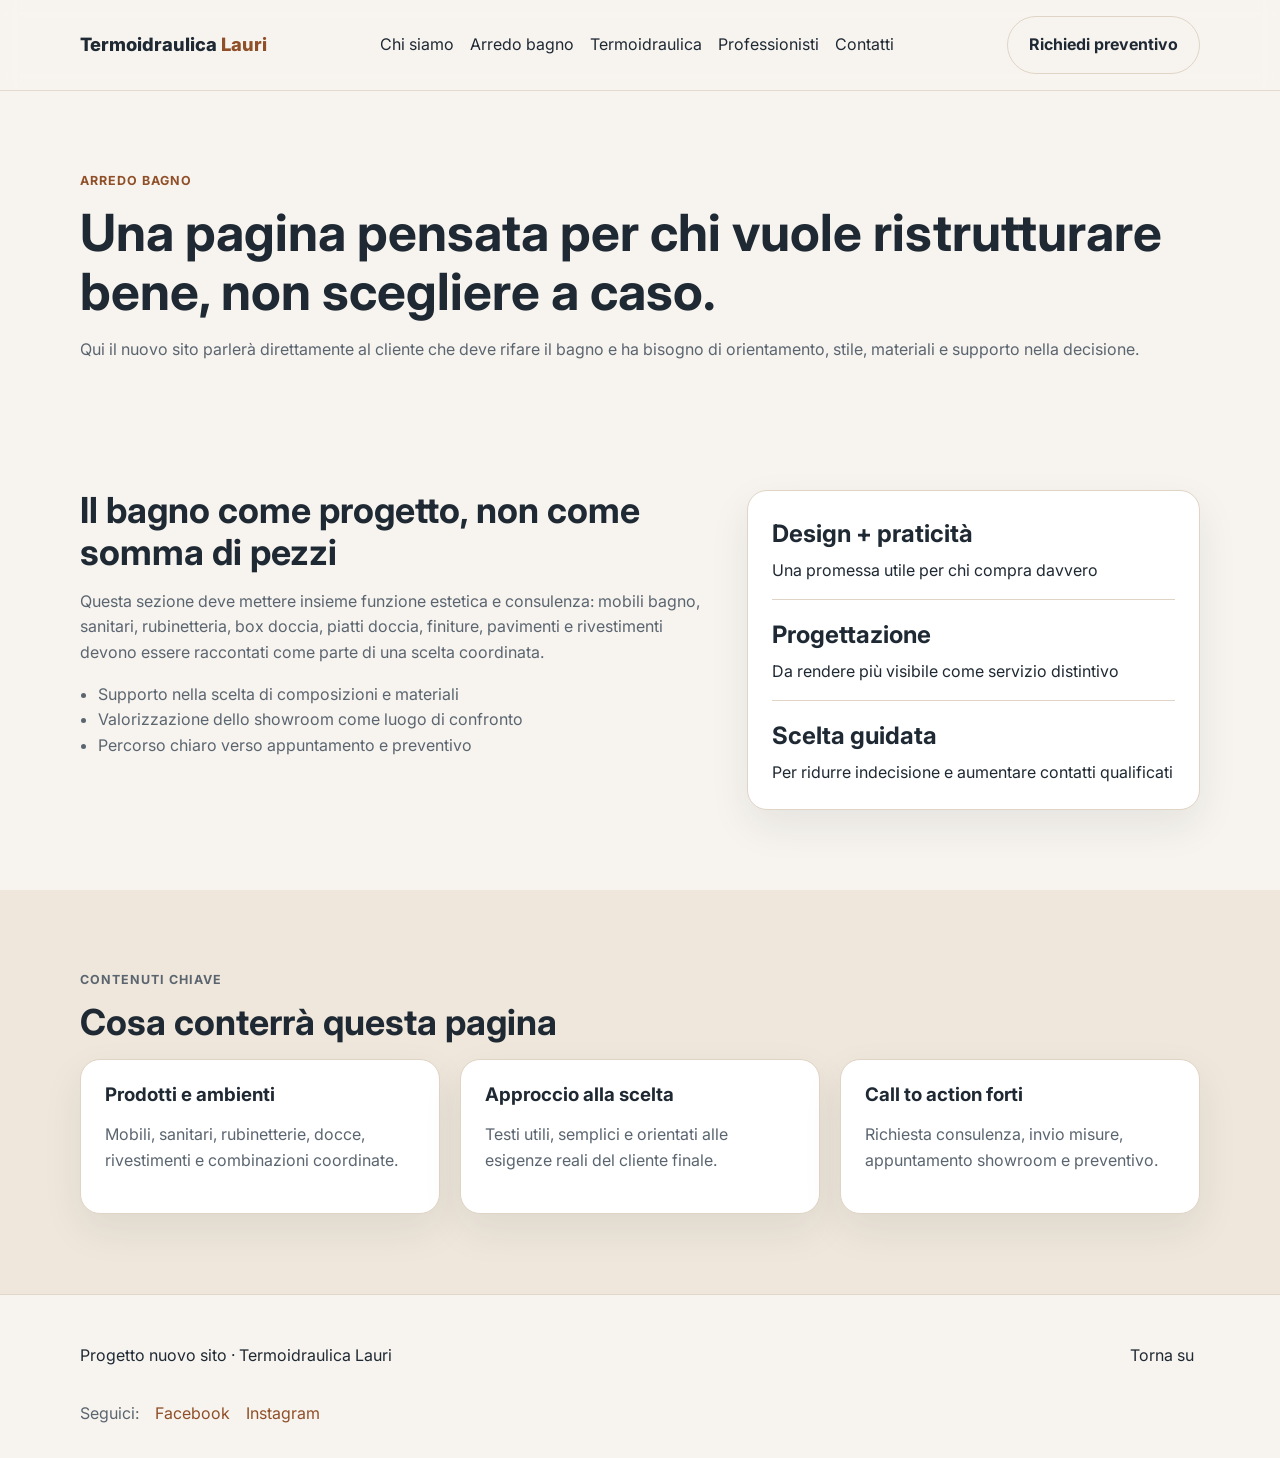
==== arredo-bagno.html @ 5f342662 "Create Arredo bagno page for website" ====
<!DOCTYPE html>
<html lang="it">
<head>
  <meta charset="UTF-8" />
  <meta name="viewport" content="width=device-width, initial-scale=1.0" />
  <title>Arredo bagno | Termoidraulica Lauri</title>
  <meta name="description" content="Arredo bagno, sanitari, rubinetteria, mobili e rivestimenti: una pagina dedicata a chi sta ristrutturando o rinnovando il bagno a Roma." />
  <link rel="preconnect" href="https://fonts.googleapis.com">
  <link rel="preconnect" href="https://fonts.gstatic.com" crossorigin>
  <link href="https://fonts.googleapis.com/css2?family=Inter:wght@400;500;600;700;800&display=swap" rel="stylesheet">
  <link rel="stylesheet" href="styles.css" />
</head>
<body>
  <header class="site-header">
    <div class="container header-inner">
      <a href="index.html" class="logo">Termoidraulica <span>Lauri</span></a>
      <nav class="main-nav">
        <a href="chi-siamo.html">Chi siamo</a>
        <a href="arredo-bagno.html">Arredo bagno</a>
        <a href="termoidraulica.html">Termoidraulica</a>
        <a href="professionisti.html">Professionisti</a>
        <a href="contatti.html">Contatti</a>
      </nav>
      <a class="btn btn-outline" href="contatti.html">Richiedi preventivo</a>
    </div>
  </header>

  <main>
    <section class="page-hero">
      <div class="container">
        <p class="eyebrow">Arredo bagno</p>
        <h1>Una pagina pensata per chi vuole ristrutturare bene, non scegliere a caso.</h1>
        <p class="hero-text">Qui il nuovo sito parlerà direttamente al cliente che deve rifare il bagno e ha bisogno di orientamento, stile, materiali e supporto nella decisione.</p>
      </div>
    </section>

    <section class="section">
      <div class="container two-column-layout">
        <div>
          <h2>Il bagno come progetto, non come somma di pezzi</h2>
          <p>Questa sezione deve mettere insieme funzione estetica e consulenza: mobili bagno, sanitari, rubinetteria, box doccia, piatti doccia, finiture, pavimenti e rivestimenti devono essere raccontati come parte di una scelta coordinata.</p>
          <ul class="feature-list">
            <li>Supporto nella scelta di composizioni e materiali</li>
            <li>Valorizzazione dello showroom come luogo di confronto</li>
            <li>Percorso chiaro verso appuntamento e preventivo</li>
          </ul>
        </div>
        <aside class="hero-card">
          <div class="stat">
            <strong>Design + praticità</strong>
            <span>Una promessa utile per chi compra davvero</span>
          </div>
          <div class="stat">
            <strong>Progettazione</strong>
            <span>Da rendere più visibile come servizio distintivo</span>
          </div>
          <div class="stat">
            <strong>Scelta guidata</strong>
            <span>Per ridurre indecisione e aumentare contatti qualificati</span>
          </div>
        </aside>
      </div>
    </section>

    <section class="section section-alt">
      <div class="container">
        <div class="section-heading">
          <p class="eyebrow">Contenuti chiave</p>
          <h2>Cosa conterrà questa pagina</h2>
        </div>
        <div class="cards three-cols">
          <article class="card">
            <h3>Prodotti e ambienti</h3>
            <p>Mobili, sanitari, rubinetterie, docce, rivestimenti e combinazioni coordinate.</p>
          </article>
          <article class="card">
            <h3>Approccio alla scelta</h3>
            <p>Testi utili, semplici e orientati alle esigenze reali del cliente finale.</p>
          </article>
          <article class="card">
            <h3>Call to action forti</h3>
            <p>Richiesta consulenza, invio misure, appuntamento showroom e preventivo.</p>
          </article>
        </div>
      </div>
    </section>
  </main>

  <footer class="site-footer">
    <div class="container footer-stack">
      <div class="footer-inner">
        <p>Progetto nuovo sito · Termoidraulica Lauri</p>
        <button id="backToTop" class="link-button">Torna su</button>
      </div>
      <div class="footer-social">
        <span>Seguici:</span>
        <a href="#">Facebook</a>
        <a href="#">Instagram</a>
      </div>
    </div>
  </footer>

  <script src="script.js"></script>
</body>
</html>
---- styles.css ----
:root {
  --bg: #f7f4ef;
  --surface: #ffffff;
  --surface-alt: #efe7db;
  --text: #1f2933;
  --muted: #5b6570;
  --primary: #8f4f28;
  --primary-dark: #6f3d1e;
  --border: #dfd4c5;
  --shadow: 0 16px 40px rgba(31, 41, 51, 0.08);
  --radius: 20px;
}

* {
  box-sizing: border-box;
}

html {
  scroll-behavior: smooth;
}

body {
  margin: 0;
  font-family: 'Inter', sans-serif;
  color: var(--text);
  background: var(--bg);
  line-height: 1.6;
}

img {
  max-width: 100%;
}

.container {
  width: min(1120px, calc(100% - 2rem));
  margin: 0 auto;
}

.narrow {
  width: min(820px, calc(100% - 2rem));
}

.site-header {
  position: sticky;
  top: 0;
  z-index: 20;
  background: rgba(247, 244, 239, 0.88);
  backdrop-filter: blur(10px);
  border-bottom: 1px solid rgba(223, 212, 197, 0.8);
}

.header-inner,
.footer-inner {
  display: flex;
  align-items: center;
  justify-content: space-between;
  gap: 1rem;
  padding: 1rem 0;
}

.footer-stack {
  padding: 1rem 0;
}

.logo {
  text-decoration: none;
  color: var(--text);
  font-weight: 800;
  font-size: 1.15rem;
}

.logo span {
  color: var(--primary);
}

.main-nav {
  display: flex;
  gap: 1rem;
  flex-wrap: wrap;
}

.main-nav a,
.link-button,
.text-link,
.social-inline a,
.social-links a,
.footer-social a {
  color: var(--text);
  text-decoration: none;
  font-weight: 500;
  background: none;
  border: 0;
  cursor: pointer;
  font: inherit;
}

.text-link,
.social-inline a,
.social-links a,
.footer-social a {
  color: var(--primary);
}

.hero,
.section,
.page-hero {
  padding: 5rem 0;
}

.page-hero {
  padding-bottom: 2rem;
}

.section-alt {
  background: var(--surface-alt);
}

.hero-grid,
.contact-grid,
.two-column-layout {
  display: grid;
  grid-template-columns: 1.4fr 1fr;
  gap: 2rem;
  align-items: start;
}

.eyebrow {
  margin: 0 0 0.75rem;
  text-transform: uppercase;
  letter-spacing: 0.08em;
  font-size: 0.78rem;
  font-weight: 700;
  color: var(--primary);
}

h1,
h2,
h3 {
  line-height: 1.15;
  margin: 0 0 1rem;
}

h1 {
  font-size: clamp(2.2rem, 4vw, 4.4rem);
}

h2 {
  font-size: clamp(1.8rem, 2.8vw, 3rem);
}

.hero-text,
.section-heading p,
.card p,
.step p,
.contact-section p,
.faq-list p,
.two-column-layout p,
.feature-list,
.social-inline span,
.footer-social span,
.helper-text {
  color: var(--muted);
}

.hero-actions,
.hero-points,
.social-inline {
  margin-top: 1.5rem;
}

.hero-actions {
  display: flex;
  gap: 1rem;
  flex-wrap: wrap;
}

.hero-points,
.feature-list,
.contact-list {
  padding-left: 1.1rem;
}

.hero-card,
.card,
.contact-card,
.social-box {
  background: var(--surface);
  border: 1px solid var(--border);
  border-radius: var(--radius);
  box-shadow: var(--shadow);
}

.hero-card,
.social-box {
  padding: 1.5rem;
}

.stat + .stat {
  margin-top: 1rem;
  padding-top: 1rem;
  border-top: 1px solid var(--border);
}

.stat strong {
  display: block;
  font-size: 1.5rem;
  margin-bottom: 0.25rem;
}

.cards {
  display: grid;
  gap: 1.25rem;
}

.three-cols {
  grid-template-columns: repeat(3, 1fr);
}

.two-cols {
  grid-template-columns: repeat(2, 1fr);
}

.card {
  padding: 1.5rem;
}

.timeline {
  display: grid;
  gap: 1rem;
}

.step {
  display: grid;
  grid-template-columns: 56px 1fr;
  gap: 1rem;
  background: var(--surface);
  border: 1px solid var(--border);
  border-radius: var(--radius);
  padding: 1.25rem;
}

.step span {
  width: 56px;
  height: 56px;
  display: grid;
  place-items: center;
  border-radius: 999px;
  background: rgba(143, 79, 40, 0.12);
  color: var(--primary);
  font-weight: 800;
}

.faq-list {
  display: grid;
  gap: 1rem;
}

.faq-list details {
  background: var(--surface);
  border: 1px solid var(--border);
  border-radius: 16px;
  padding: 1rem 1.25rem;
}

.faq-list summary {
  cursor: pointer;
  font-weight: 600;
}

.contact-card {
  padding: 1.5rem;
  display: grid;
  gap: 1rem;
}

.social-inline,
.social-links,
.footer-social {
  display: flex;
  gap: 1rem;
  flex-wrap: wrap;
  align-items: center;
}

.btn {
  display: inline-flex;
  justify-content: center;
  align-items: center;
  gap: 0.5rem;
  padding: 0.95rem 1.3rem;
  border-radius: 999px;
  text-decoration: none;
  font-weight: 700;
  border: 1px solid transparent;
  transition: 0.2s ease;
}

.btn:hover {
  transform: translateY(-1px);
}

.btn-full {
  width: 100%;
}

.btn-primary {
  background: var(--primary);
  color: white;
}

.btn-primary:hover {
  background: var(--primary-dark);
}

.btn-secondary,
.btn-outline {
  border-color: var(--border);
  color: var(--text);
  background: transparent;
}

.site-footer {
  border-top: 1px solid rgba(223, 212, 197, 0.9);
  padding-bottom: 1rem;
}

@media (max-width: 900px) {
  .hero-grid,
  .contact-grid,
  .three-cols,
  .two-cols,
  .two-column-layout {
    grid-template-columns: 1fr;
  }

  .header-inner {
    flex-wrap: wrap;
  }

  .main-nav {
    width: 100%;
    flex-wrap: wrap;
  }
}

@media (max-width: 640px) {
  .hero,
  .section,
  .page-hero {
    padding: 3.5rem 0;
  }

  .hero-actions {
    flex-direction: column;
  }

  .btn,
  .btn-full {
    width: 100%;
  }
}
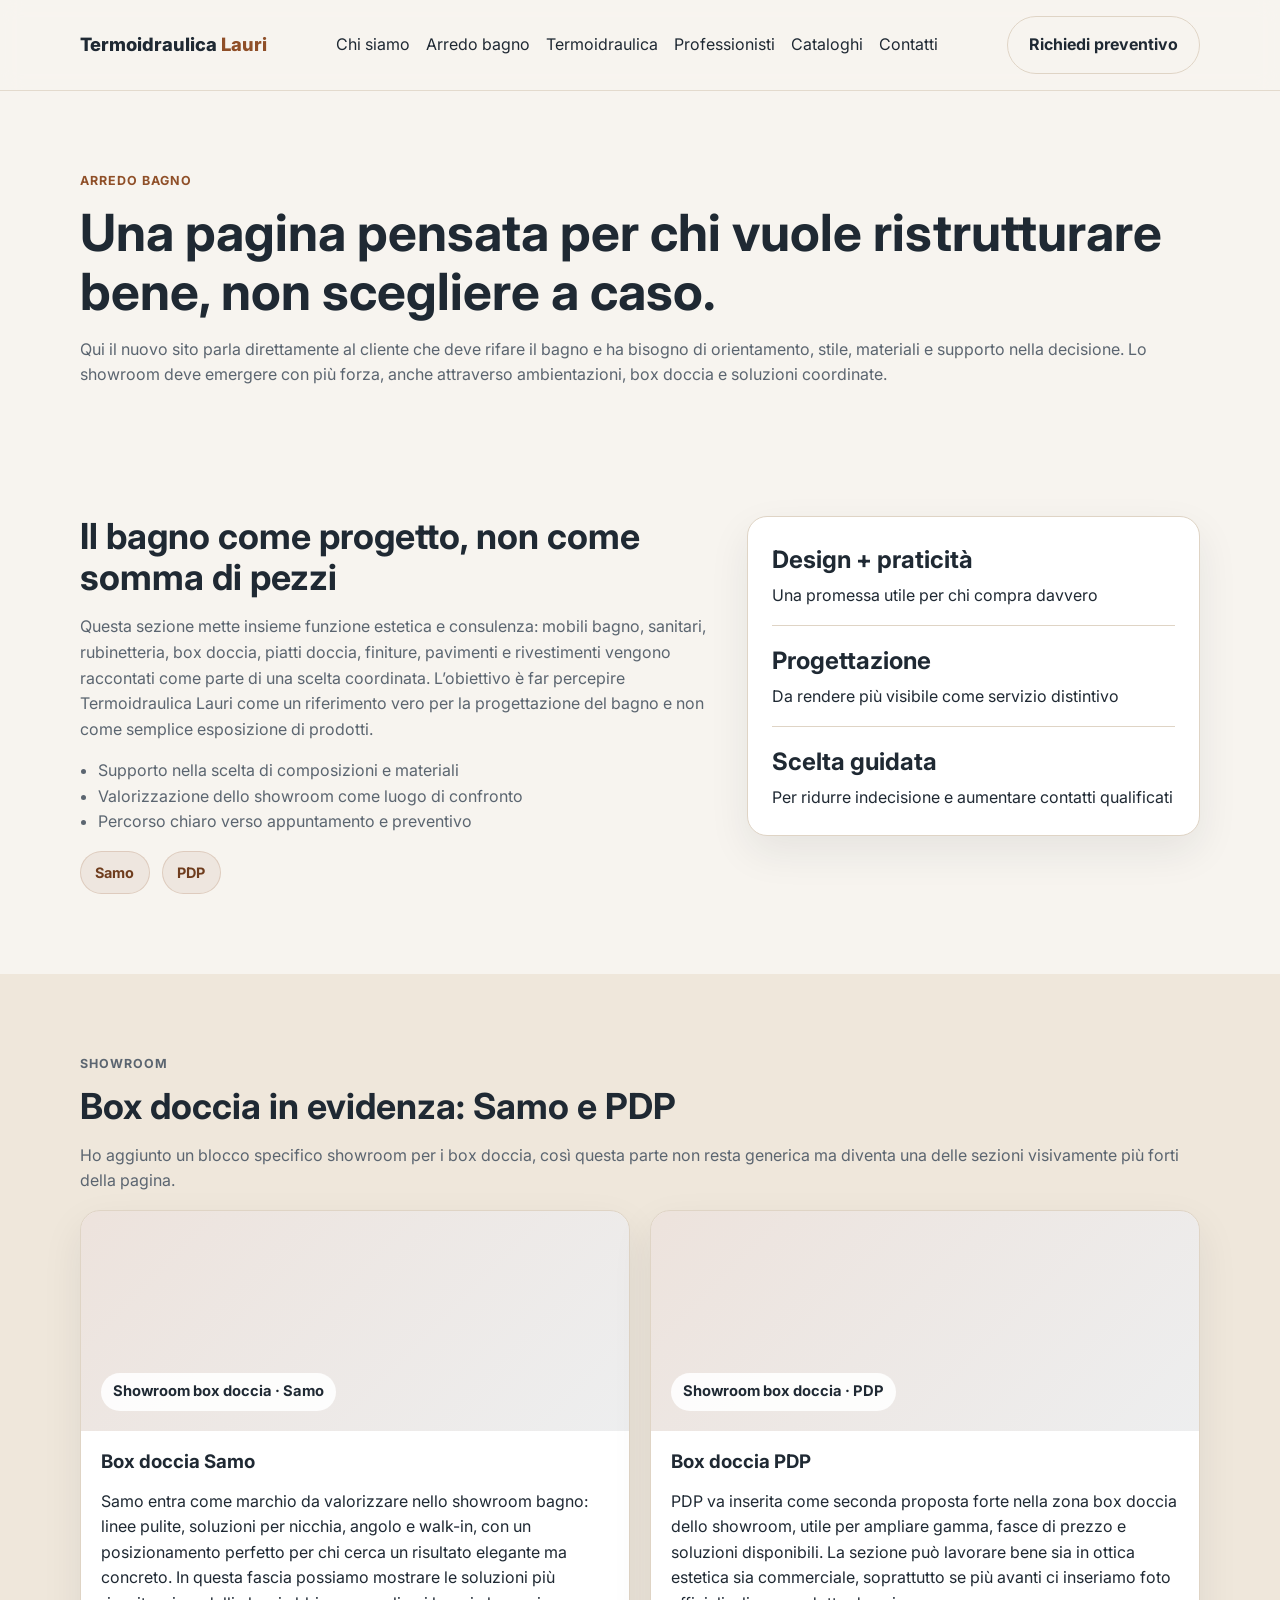
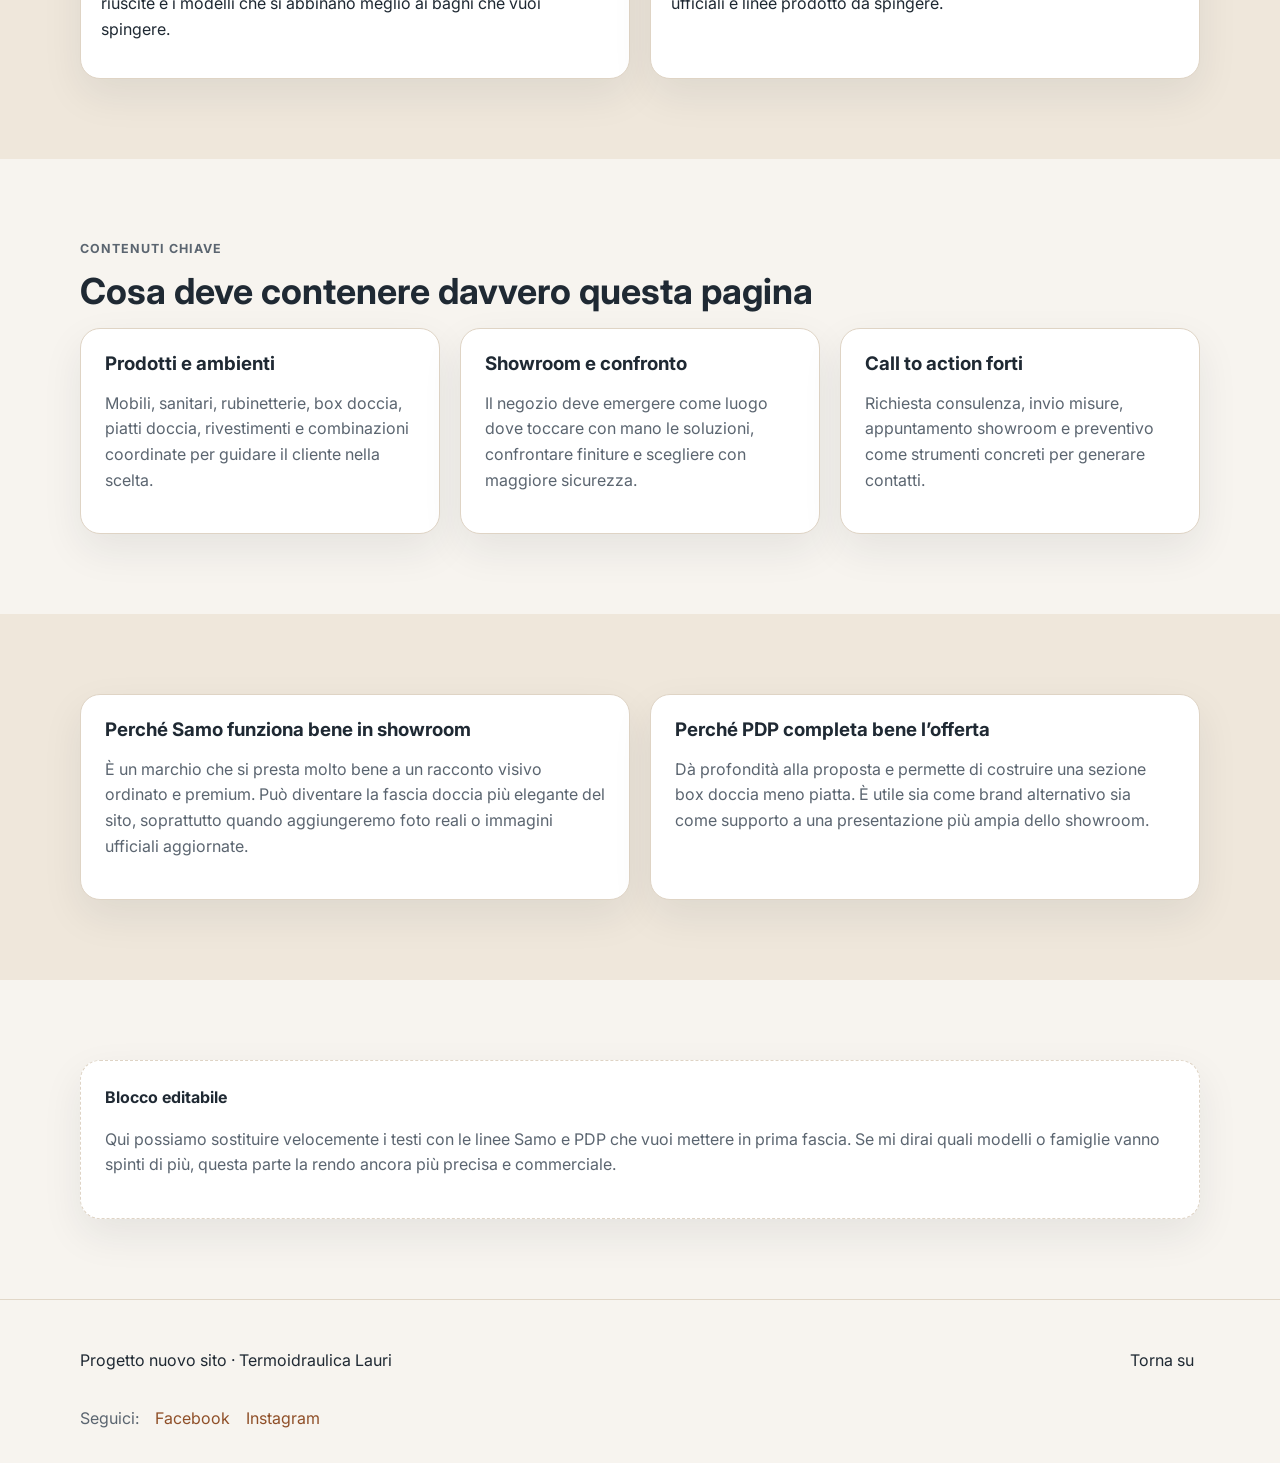
==== commit 8e6882cd: "Expand arredo bagno with showroom box doccia Samo and PDP" ====
--- a/arredo-bagno.html
+++ b/arredo-bagno.html
@@ -4,7 +4,7 @@
   <meta charset="UTF-8" />
   <meta name="viewport" content="width=device-width, initial-scale=1.0" />
   <title>Arredo bagno | Termoidraulica Lauri</title>
-  <meta name="description" content="Arredo bagno, sanitari, rubinetteria, mobili e rivestimenti: una pagina dedicata a chi sta ristrutturando o rinnovando il bagno a Roma." />
+  <meta name="description" content="Arredo bagno, sanitari, rubinetteria, box doccia, mobili e rivestimenti: una pagina dedicata a chi sta ristrutturando o rinnovando il bagno a Roma." />
   <link rel="preconnect" href="https://fonts.googleapis.com">
   <link rel="preconnect" href="https://fonts.gstatic.com" crossorigin>
   <link href="https://fonts.googleapis.com/css2?family=Inter:wght@400;500;600;700;800&display=swap" rel="stylesheet">
@@ -19,6 +19,7 @@
         <a href="arredo-bagno.html">Arredo bagno</a>
         <a href="termoidraulica.html">Termoidraulica</a>
         <a href="professionisti.html">Professionisti</a>
+        <a href="cataloghi-documenti.html">Cataloghi</a>
         <a href="contatti.html">Contatti</a>
       </nav>
       <a class="btn btn-outline" href="contatti.html">Richiedi preventivo</a>
@@ -30,7 +31,7 @@
       <div class="container">
         <p class="eyebrow">Arredo bagno</p>
         <h1>Una pagina pensata per chi vuole ristrutturare bene, non scegliere a caso.</h1>
-        <p class="hero-text">Qui il nuovo sito parlerà direttamente al cliente che deve rifare il bagno e ha bisogno di orientamento, stile, materiali e supporto nella decisione.</p>
+        <p class="hero-text">Qui il nuovo sito parla direttamente al cliente che deve rifare il bagno e ha bisogno di orientamento, stile, materiali e supporto nella decisione. Lo showroom deve emergere con più forza, anche attraverso ambientazioni, box doccia e soluzioni coordinate.</p>
       </div>
     </section>
 
@@ -38,12 +39,16 @@
       <div class="container two-column-layout">
         <div>
           <h2>Il bagno come progetto, non come somma di pezzi</h2>
-          <p>Questa sezione deve mettere insieme funzione estetica e consulenza: mobili bagno, sanitari, rubinetteria, box doccia, piatti doccia, finiture, pavimenti e rivestimenti devono essere raccontati come parte di una scelta coordinata.</p>
+          <p>Questa sezione mette insieme funzione estetica e consulenza: mobili bagno, sanitari, rubinetteria, box doccia, piatti doccia, finiture, pavimenti e rivestimenti vengono raccontati come parte di una scelta coordinata. L’obiettivo è far percepire Termoidraulica Lauri come un riferimento vero per la progettazione del bagno e non come semplice esposizione di prodotti.</p>
           <ul class="feature-list">
             <li>Supporto nella scelta di composizioni e materiali</li>
             <li>Valorizzazione dello showroom come luogo di confronto</li>
             <li>Percorso chiaro verso appuntamento e preventivo</li>
           </ul>
+          <div class="brand-chip-row">
+            <span class="brand-chip">Samo</span>
+            <span class="brand-chip">PDP</span>
+          </div>
         </div>
         <aside class="hero-card">
           <div class="stat">
@@ -65,22 +70,72 @@
     <section class="section section-alt">
       <div class="container">
         <div class="section-heading">
+          <p class="eyebrow">Showroom</p>
+          <h2>Box doccia in evidenza: Samo e PDP</h2>
+          <p>Ho aggiunto un blocco specifico showroom per i box doccia, così questa parte non resta generica ma diventa una delle sezioni visivamente più forti della pagina.</p>
+        </div>
+        <div class="visual-grid two-cols">
+          <article class="visual-tile">
+            <div class="visual-photo"><strong>Showroom box doccia · Samo</strong></div>
+            <div class="visual-content">
+              <h3>Box doccia Samo</h3>
+              <p>Samo entra come marchio da valorizzare nello showroom bagno: linee pulite, soluzioni per nicchia, angolo e walk-in, con un posizionamento perfetto per chi cerca un risultato elegante ma concreto. In questa fascia possiamo mostrare le soluzioni più riuscite e i modelli che si abbinano meglio ai bagni che vuoi spingere.</p>
+            </div>
+          </article>
+          <article class="visual-tile">
+            <div class="visual-photo"><strong>Showroom box doccia · PDP</strong></div>
+            <div class="visual-content">
+              <h3>Box doccia PDP</h3>
+              <p>PDP va inserita come seconda proposta forte nella zona box doccia dello showroom, utile per ampliare gamma, fasce di prezzo e soluzioni disponibili. La sezione può lavorare bene sia in ottica estetica sia commerciale, soprattutto se più avanti ci inseriamo foto ufficiali e linee prodotto da spingere.</p>
+            </div>
+          </article>
+        </div>
+      </div>
+    </section>
+
+    <section class="section">
+      <div class="container">
+        <div class="section-heading">
           <p class="eyebrow">Contenuti chiave</p>
-          <h2>Cosa conterrà questa pagina</h2>
+          <h2>Cosa deve contenere davvero questa pagina</h2>
         </div>
         <div class="cards three-cols">
           <article class="card">
             <h3>Prodotti e ambienti</h3>
-            <p>Mobili, sanitari, rubinetterie, docce, rivestimenti e combinazioni coordinate.</p>
+            <p>Mobili, sanitari, rubinetterie, box doccia, piatti doccia, rivestimenti e combinazioni coordinate per guidare il cliente nella scelta.</p>
           </article>
           <article class="card">
-            <h3>Approccio alla scelta</h3>
-            <p>Testi utili, semplici e orientati alle esigenze reali del cliente finale.</p>
+            <h3>Showroom e confronto</h3>
+            <p>Il negozio deve emergere come luogo dove toccare con mano le soluzioni, confrontare finiture e scegliere con maggiore sicurezza.</p>
           </article>
           <article class="card">
             <h3>Call to action forti</h3>
-            <p>Richiesta consulenza, invio misure, appuntamento showroom e preventivo.</p>
+            <p>Richiesta consulenza, invio misure, appuntamento showroom e preventivo come strumenti concreti per generare contatti.</p>
           </article>
+        </div>
+      </div>
+    </section>
+
+    <section class="section section-alt">
+      <div class="container">
+        <div class="cards two-cols">
+          <article class="card">
+            <h3>Perché Samo funziona bene in showroom</h3>
+            <p>È un marchio che si presta molto bene a un racconto visivo ordinato e premium. Può diventare la fascia doccia più elegante del sito, soprattutto quando aggiungeremo foto reali o immagini ufficiali aggiornate.</p>
+          </article>
+          <article class="card">
+            <h3>Perché PDP completa bene l’offerta</h3>
+            <p>Dà profondità alla proposta e permette di costruire una sezione box doccia meno piatta. È utile sia come brand alternativo sia come supporto a una presentazione più ampia dello showroom.</p>
+          </article>
+        </div>
+      </div>
+    </section>
+
+    <section class="section">
+      <div class="container">
+        <div class="edit-box">
+          <strong>Blocco editabile</strong>
+          <p class="edit-note">Qui possiamo sostituire velocemente i testi con le linee Samo e PDP che vuoi mettere in prima fascia. Se mi dirai quali modelli o famiglie vanno spinti di più, questa parte la rendo ancora più precisa e commerciale.</p>
         </div>
       </div>
     </section>
@@ -94,8 +149,8 @@
       </div>
       <div class="footer-social">
         <span>Seguici:</span>
-        <a href="#">Facebook</a>
-        <a href="#">Instagram</a>
+        <a href="https://www.facebook.com/termoidraulicalauri/" target="_blank" rel="noopener noreferrer">Facebook</a>
+        <a href="https://www.instagram.com/termoidraulica.lauri?igsh=eTVkcmFqdTVhcHlj" target="_blank" rel="noopener noreferrer">Instagram</a>
       </div>
     </div>
   </footer>
--- a/styles.css
+++ b/styles.css
@@ -158,7 +158,8 @@
 .feature-list,
 .social-inline span,
 .footer-social span,
-.helper-text {
+.helper-text,
+.edit-note {
   color: var(--muted);
 }
 
@@ -176,14 +177,17 @@
 
 .hero-points,
 .feature-list,
-.contact-list {
+.contact-list,
+.brand-list {
   padding-left: 1.1rem;
 }
 
 .hero-card,
 .card,
 .contact-card,
-.social-box {
+.social-box,
+.edit-box,
+.visual-tile {
   background: var(--surface);
   border: 1px solid var(--border);
   border-radius: var(--radius);
@@ -191,7 +195,8 @@
 }
 
 .hero-card,
-.social-box {
+.social-box,
+.edit-box {
   padding: 1.5rem;
 }
 
@@ -207,7 +212,8 @@
   margin-bottom: 0.25rem;
 }
 
-.cards {
+.cards,
+.visual-grid {
   display: grid;
   gap: 1.25rem;
 }
@@ -216,12 +222,66 @@
   grid-template-columns: repeat(3, 1fr);
 }
 
-.two-cols {
+.two-cols,
+.visual-grid.two-cols {
   grid-template-columns: repeat(2, 1fr);
 }
 
 .card {
   padding: 1.5rem;
+}
+
+.visual-tile {
+  overflow: hidden;
+}
+
+.visual-photo {
+  min-height: 220px;
+  padding: 1.25rem;
+  display: flex;
+  align-items: flex-end;
+  background: linear-gradient(135deg, rgba(143,79,40,0.16), rgba(31,41,51,0.08));
+}
+
+.visual-photo strong {
+  display: inline-block;
+  background: rgba(255,255,255,0.9);
+  color: var(--text);
+  padding: 0.45rem 0.75rem;
+  border-radius: 999px;
+  font-size: 0.92rem;
+}
+
+.visual-content {
+  padding: 1.25rem;
+}
+
+.brand-chip-row {
+  display: flex;
+  gap: 0.75rem;
+  flex-wrap: wrap;
+  margin-top: 1rem;
+}
+
+.brand-chip {
+  display: inline-flex;
+  align-items: center;
+  padding: 0.55rem 0.9rem;
+  border-radius: 999px;
+  background: rgba(143, 79, 40, 0.08);
+  border: 1px solid rgba(143, 79, 40, 0.18);
+  color: var(--primary-dark);
+  font-weight: 700;
+  font-size: 0.9rem;
+}
+
+.edit-box {
+  border-style: dashed;
+}
+
+.edit-box strong {
+  display: block;
+  margin-bottom: 0.35rem;
 }
 
 .timeline {
@@ -329,7 +389,8 @@
   .contact-grid,
   .three-cols,
   .two-cols,
-  .two-column-layout {
+  .two-column-layout,
+  .visual-grid.two-cols {
     grid-template-columns: 1fr;
   }
 
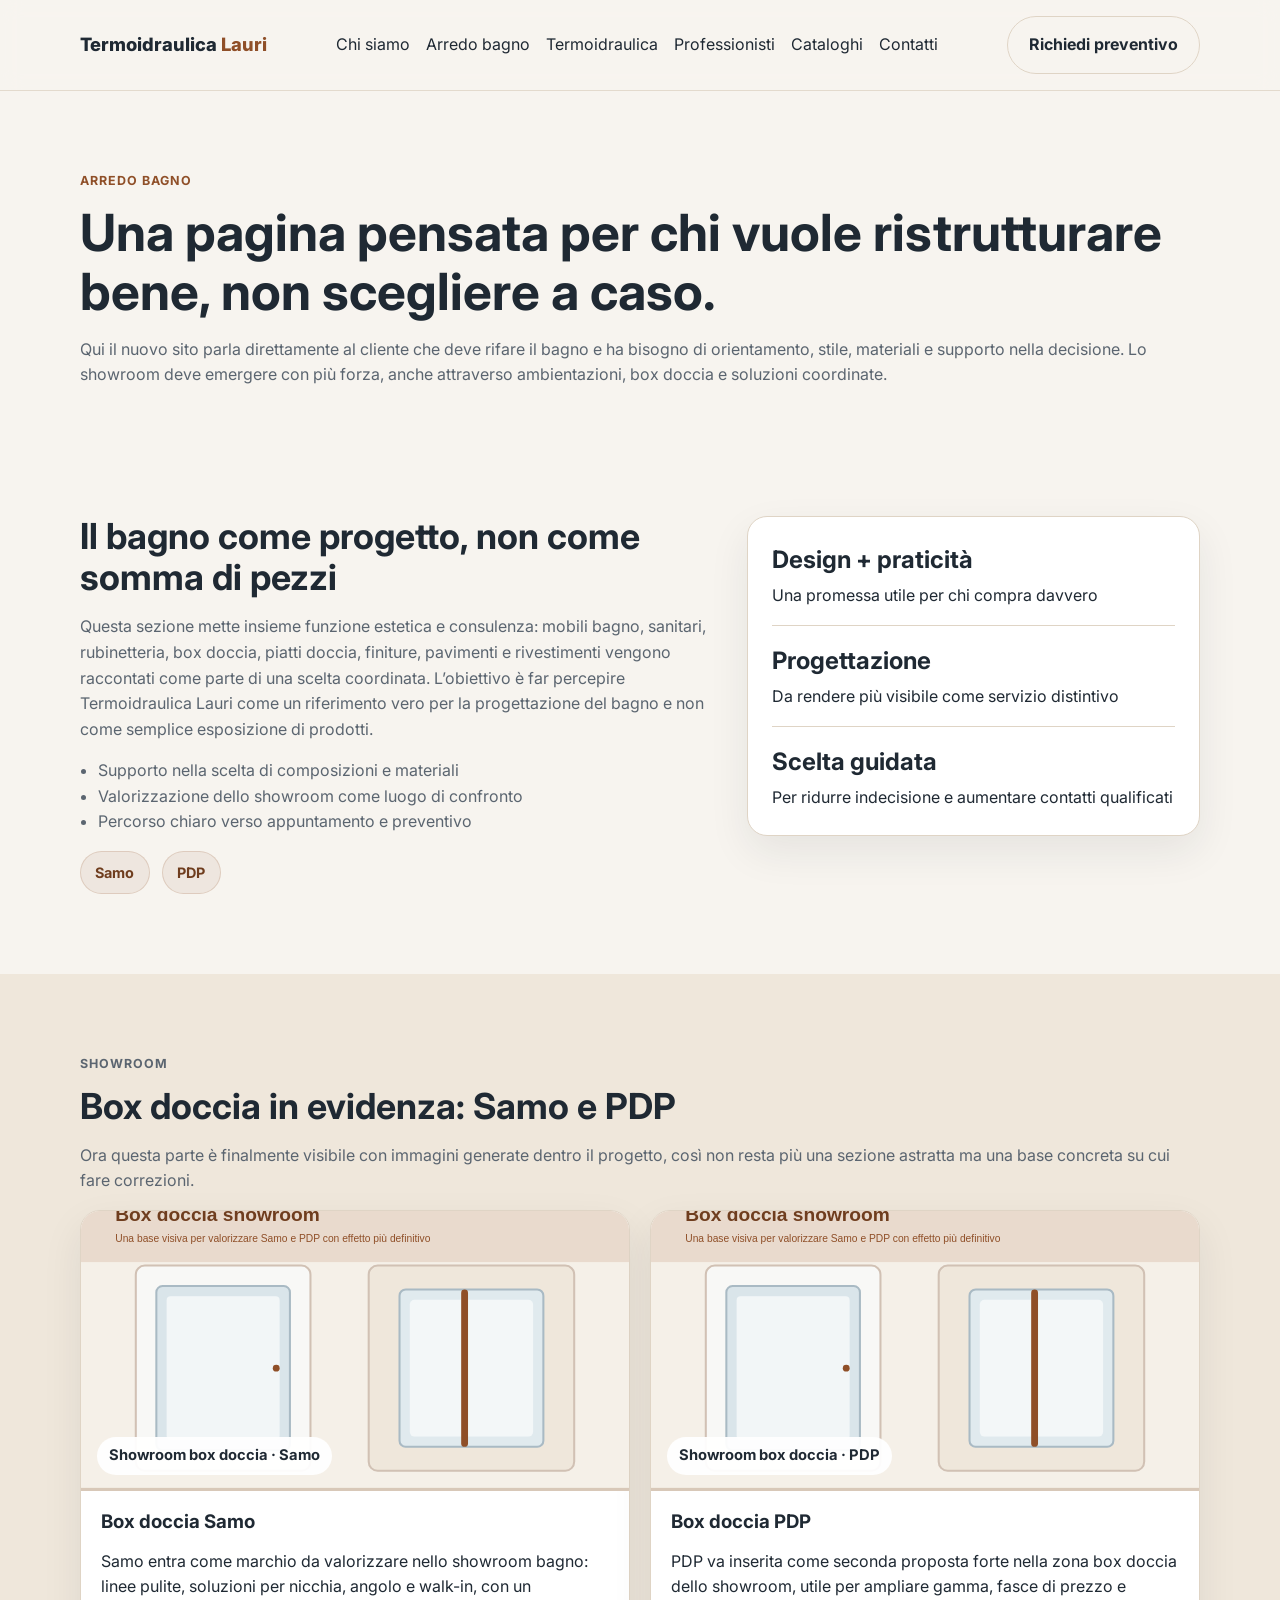
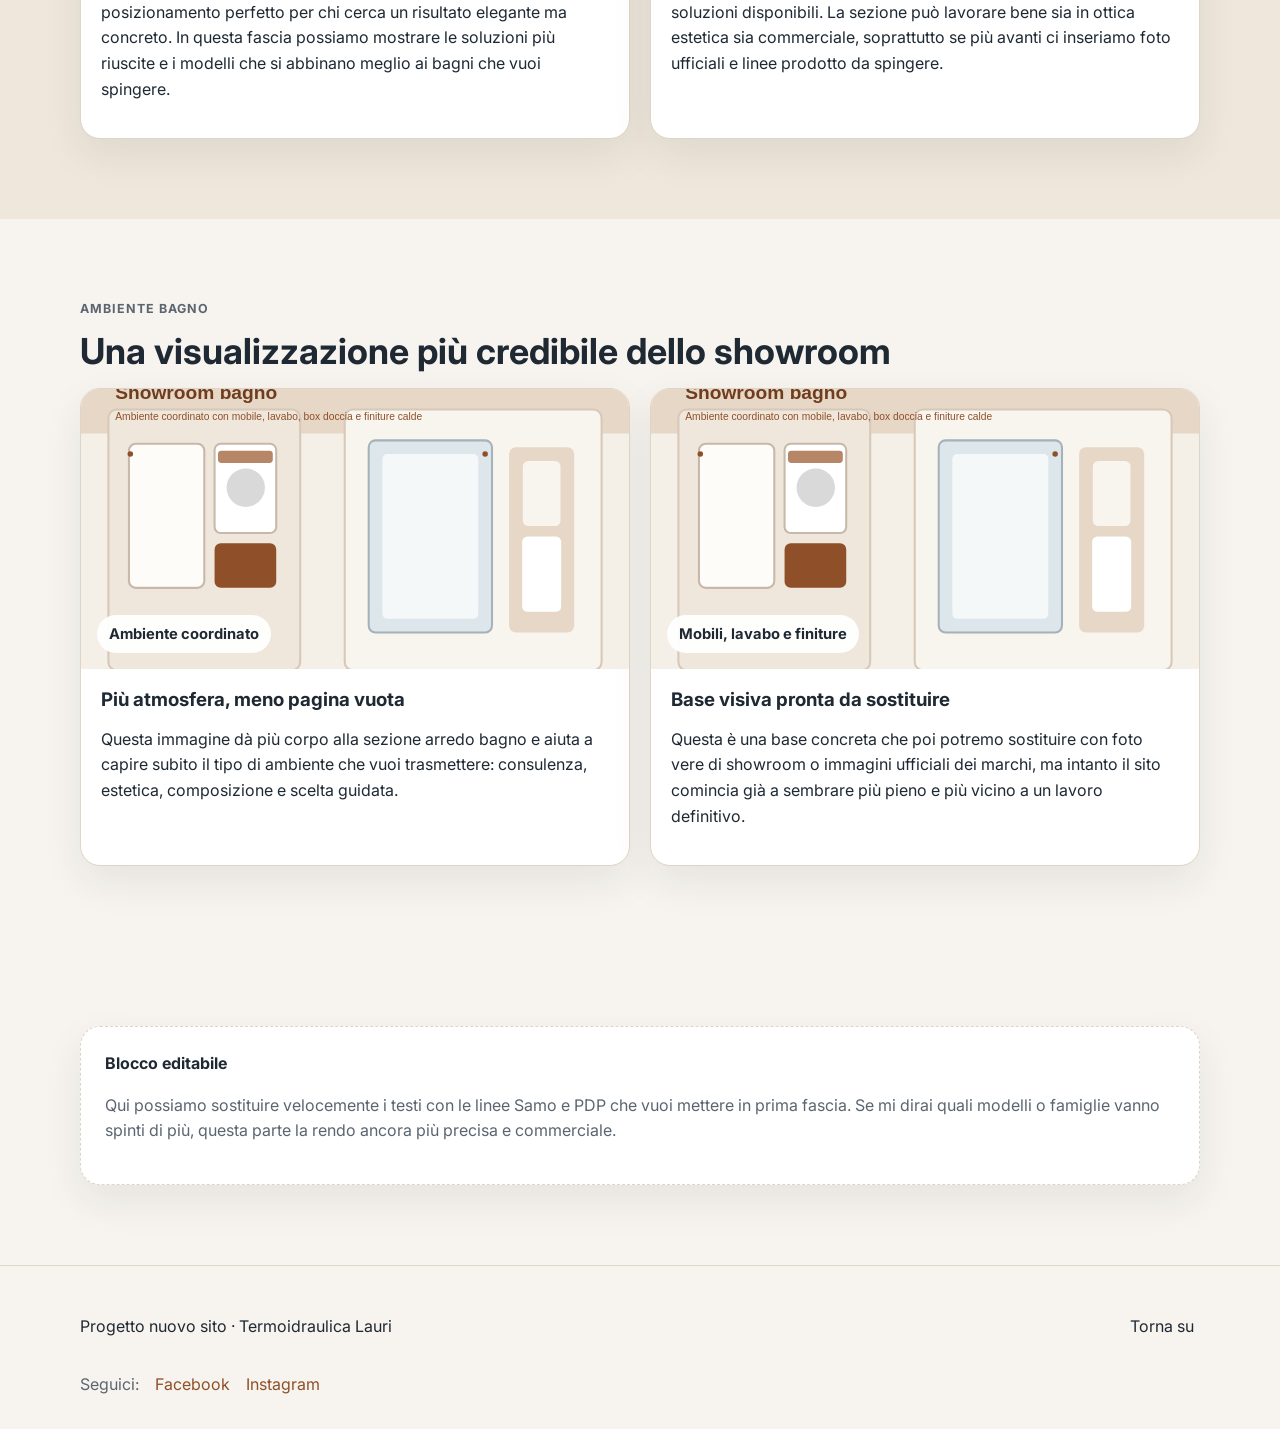
==== commit 2b2e33d5: "Embed generated visuals into arredo bagno page" ====
--- a/arredo-bagno.html
+++ b/arredo-bagno.html
@@ -72,18 +72,24 @@
         <div class="section-heading">
           <p class="eyebrow">Showroom</p>
           <h2>Box doccia in evidenza: Samo e PDP</h2>
-          <p>Ho aggiunto un blocco specifico showroom per i box doccia, così questa parte non resta generica ma diventa una delle sezioni visivamente più forti della pagina.</p>
+          <p>Ora questa parte è finalmente visibile con immagini generate dentro il progetto, così non resta più una sezione astratta ma una base concreta su cui fare correzioni.</p>
         </div>
         <div class="visual-grid two-cols">
           <article class="visual-tile">
-            <div class="visual-photo"><strong>Showroom box doccia · Samo</strong></div>
+            <div class="visual-photo">
+              <img src="assets/box-doccia-showroom.svg" alt="Visual showroom box doccia Samo" />
+              <strong>Showroom box doccia · Samo</strong>
+            </div>
             <div class="visual-content">
               <h3>Box doccia Samo</h3>
               <p>Samo entra come marchio da valorizzare nello showroom bagno: linee pulite, soluzioni per nicchia, angolo e walk-in, con un posizionamento perfetto per chi cerca un risultato elegante ma concreto. In questa fascia possiamo mostrare le soluzioni più riuscite e i modelli che si abbinano meglio ai bagni che vuoi spingere.</p>
             </div>
           </article>
           <article class="visual-tile">
-            <div class="visual-photo"><strong>Showroom box doccia · PDP</strong></div>
+            <div class="visual-photo">
+              <img src="assets/box-doccia-showroom.svg" alt="Visual showroom box doccia PDP" />
+              <strong>Showroom box doccia · PDP</strong>
+            </div>
             <div class="visual-content">
               <h3>Box doccia PDP</h3>
               <p>PDP va inserita come seconda proposta forte nella zona box doccia dello showroom, utile per ampliare gamma, fasce di prezzo e soluzioni disponibili. La sezione può lavorare bene sia in ottica estetica sia commerciale, soprattutto se più avanti ci inseriamo foto ufficiali e linee prodotto da spingere.</p>
@@ -96,36 +102,29 @@
     <section class="section">
       <div class="container">
         <div class="section-heading">
-          <p class="eyebrow">Contenuti chiave</p>
-          <h2>Cosa deve contenere davvero questa pagina</h2>
+          <p class="eyebrow">Ambiente bagno</p>
+          <h2>Una visualizzazione più credibile dello showroom</h2>
         </div>
-        <div class="cards three-cols">
-          <article class="card">
-            <h3>Prodotti e ambienti</h3>
-            <p>Mobili, sanitari, rubinetterie, box doccia, piatti doccia, rivestimenti e combinazioni coordinate per guidare il cliente nella scelta.</p>
+        <div class="visual-grid two-cols">
+          <article class="visual-tile">
+            <div class="visual-photo">
+              <img src="assets/showroom-bagno.svg" alt="Visual ambiente bagno coordinato" />
+              <strong>Ambiente coordinato</strong>
+            </div>
+            <div class="visual-content">
+              <h3>Più atmosfera, meno pagina vuota</h3>
+              <p>Questa immagine dà più corpo alla sezione arredo bagno e aiuta a capire subito il tipo di ambiente che vuoi trasmettere: consulenza, estetica, composizione e scelta guidata.</p>
+            </div>
           </article>
-          <article class="card">
-            <h3>Showroom e confronto</h3>
-            <p>Il negozio deve emergere come luogo dove toccare con mano le soluzioni, confrontare finiture e scegliere con maggiore sicurezza.</p>
-          </article>
-          <article class="card">
-            <h3>Call to action forti</h3>
-            <p>Richiesta consulenza, invio misure, appuntamento showroom e preventivo come strumenti concreti per generare contatti.</p>
-          </article>
-        </div>
-      </div>
-    </section>
-
-    <section class="section section-alt">
-      <div class="container">
-        <div class="cards two-cols">
-          <article class="card">
-            <h3>Perché Samo funziona bene in showroom</h3>
-            <p>È un marchio che si presta molto bene a un racconto visivo ordinato e premium. Può diventare la fascia doccia più elegante del sito, soprattutto quando aggiungeremo foto reali o immagini ufficiali aggiornate.</p>
-          </article>
-          <article class="card">
-            <h3>Perché PDP completa bene l’offerta</h3>
-            <p>Dà profondità alla proposta e permette di costruire una sezione box doccia meno piatta. È utile sia come brand alternativo sia come supporto a una presentazione più ampia dello showroom.</p>
+          <article class="visual-tile">
+            <div class="visual-photo">
+              <img src="assets/showroom-bagno.svg" alt="Visual zona mobili e lavabo showroom" />
+              <strong>Mobili, lavabo e finiture</strong>
+            </div>
+            <div class="visual-content">
+              <h3>Base visiva pronta da sostituire</h3>
+              <p>Questa è una base concreta che poi potremo sostituire con foto vere di showroom o immagini ufficiali dei marchi, ma intanto il sito comincia già a sembrare più pieno e più vicino a un lavoro definitivo.</p>
+            </div>
           </article>
         </div>
       </div>
--- a/styles.css
+++ b/styles.css
@@ -240,16 +240,31 @@
   padding: 1.25rem;
   display: flex;
   align-items: flex-end;
+  justify-content: flex-start;
   background: linear-gradient(135deg, rgba(143,79,40,0.16), rgba(31,41,51,0.08));
+  position: relative;
+}
+
+.visual-photo img {
+  display: block;
+  width: calc(100% + 2.5rem);
+  margin: -1.25rem;
+  max-width: none;
+  height: 280px;
+  object-fit: cover;
 }
 
 .visual-photo strong {
   display: inline-block;
-  background: rgba(255,255,255,0.9);
+  background: rgba(255,255,255,0.94);
   color: var(--text);
   padding: 0.45rem 0.75rem;
   border-radius: 999px;
   font-size: 0.92rem;
+  position: absolute;
+  left: 1rem;
+  bottom: 1rem;
+  z-index: 2;
 }
 
 .visual-content {
@@ -419,4 +434,8 @@
   .btn-full {
     width: 100%;
   }
-}
+
+  .visual-photo img {
+    height: 220px;
+  }
+}
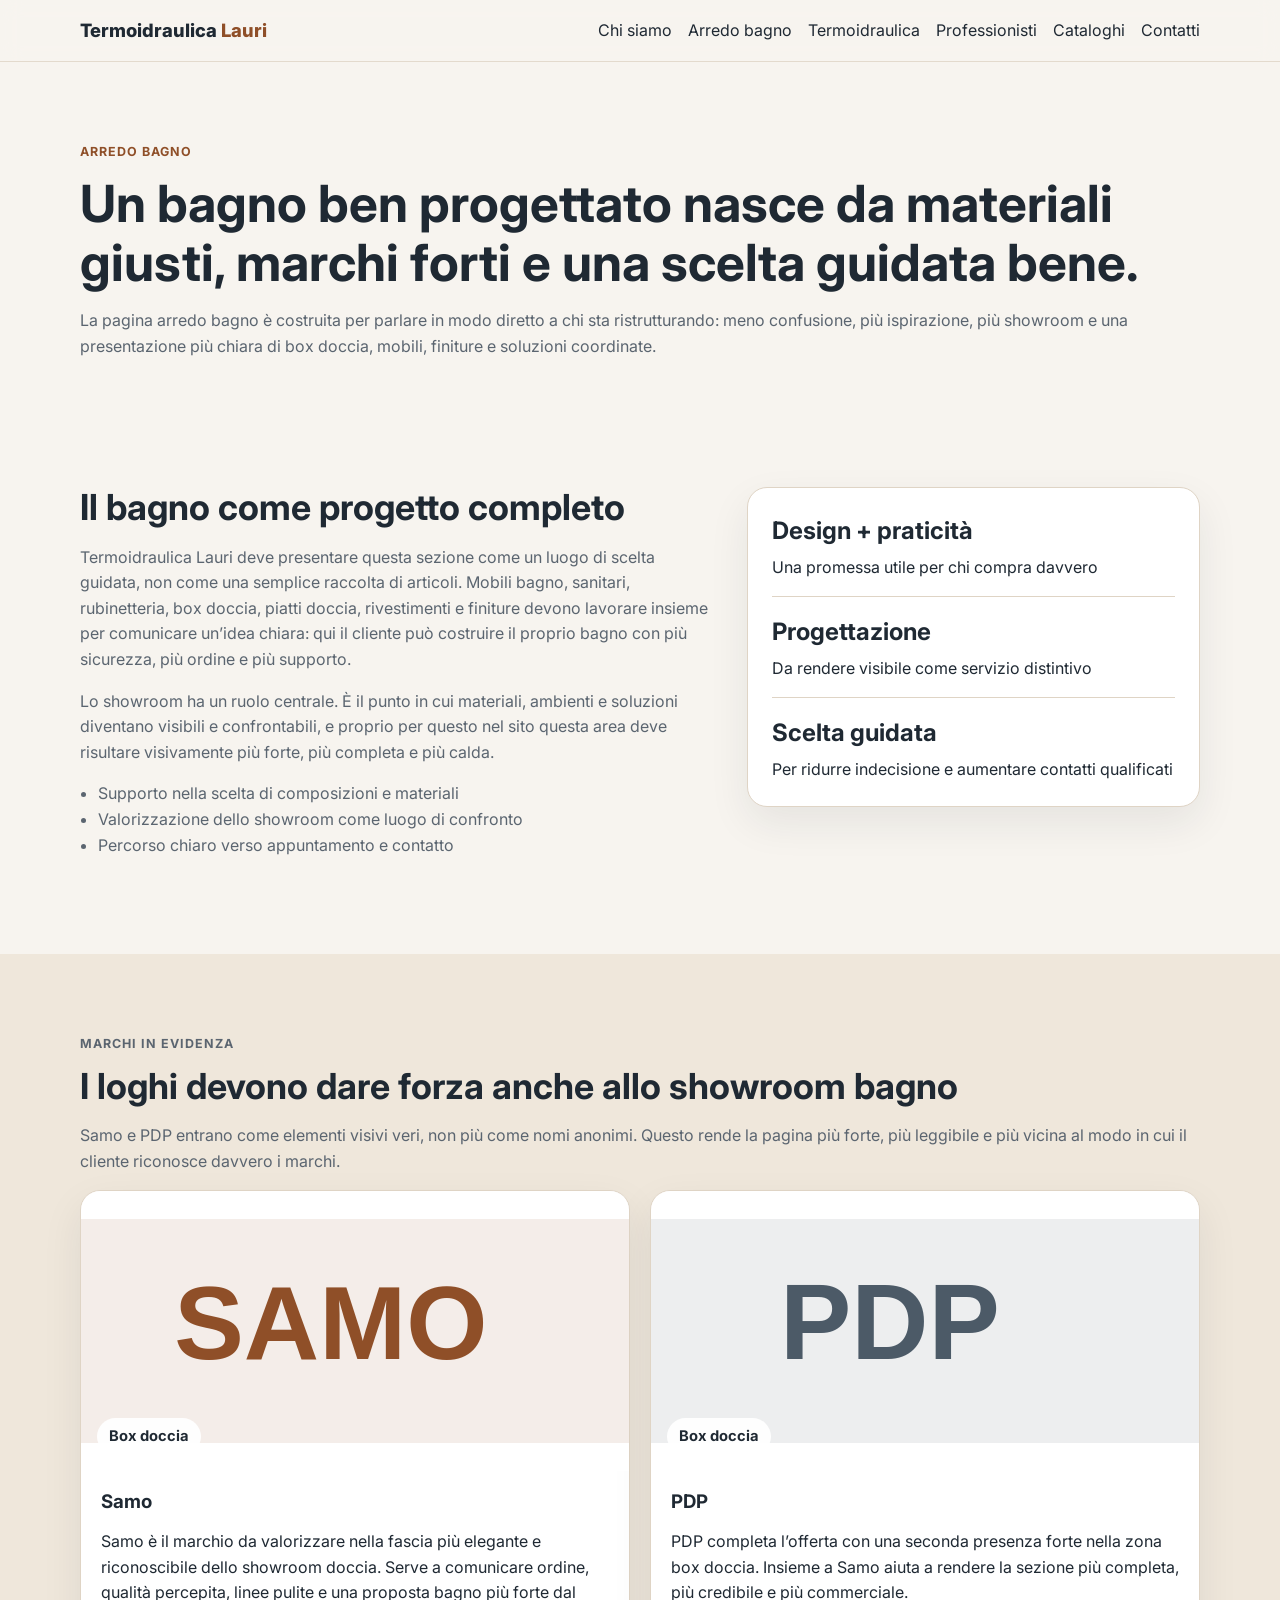
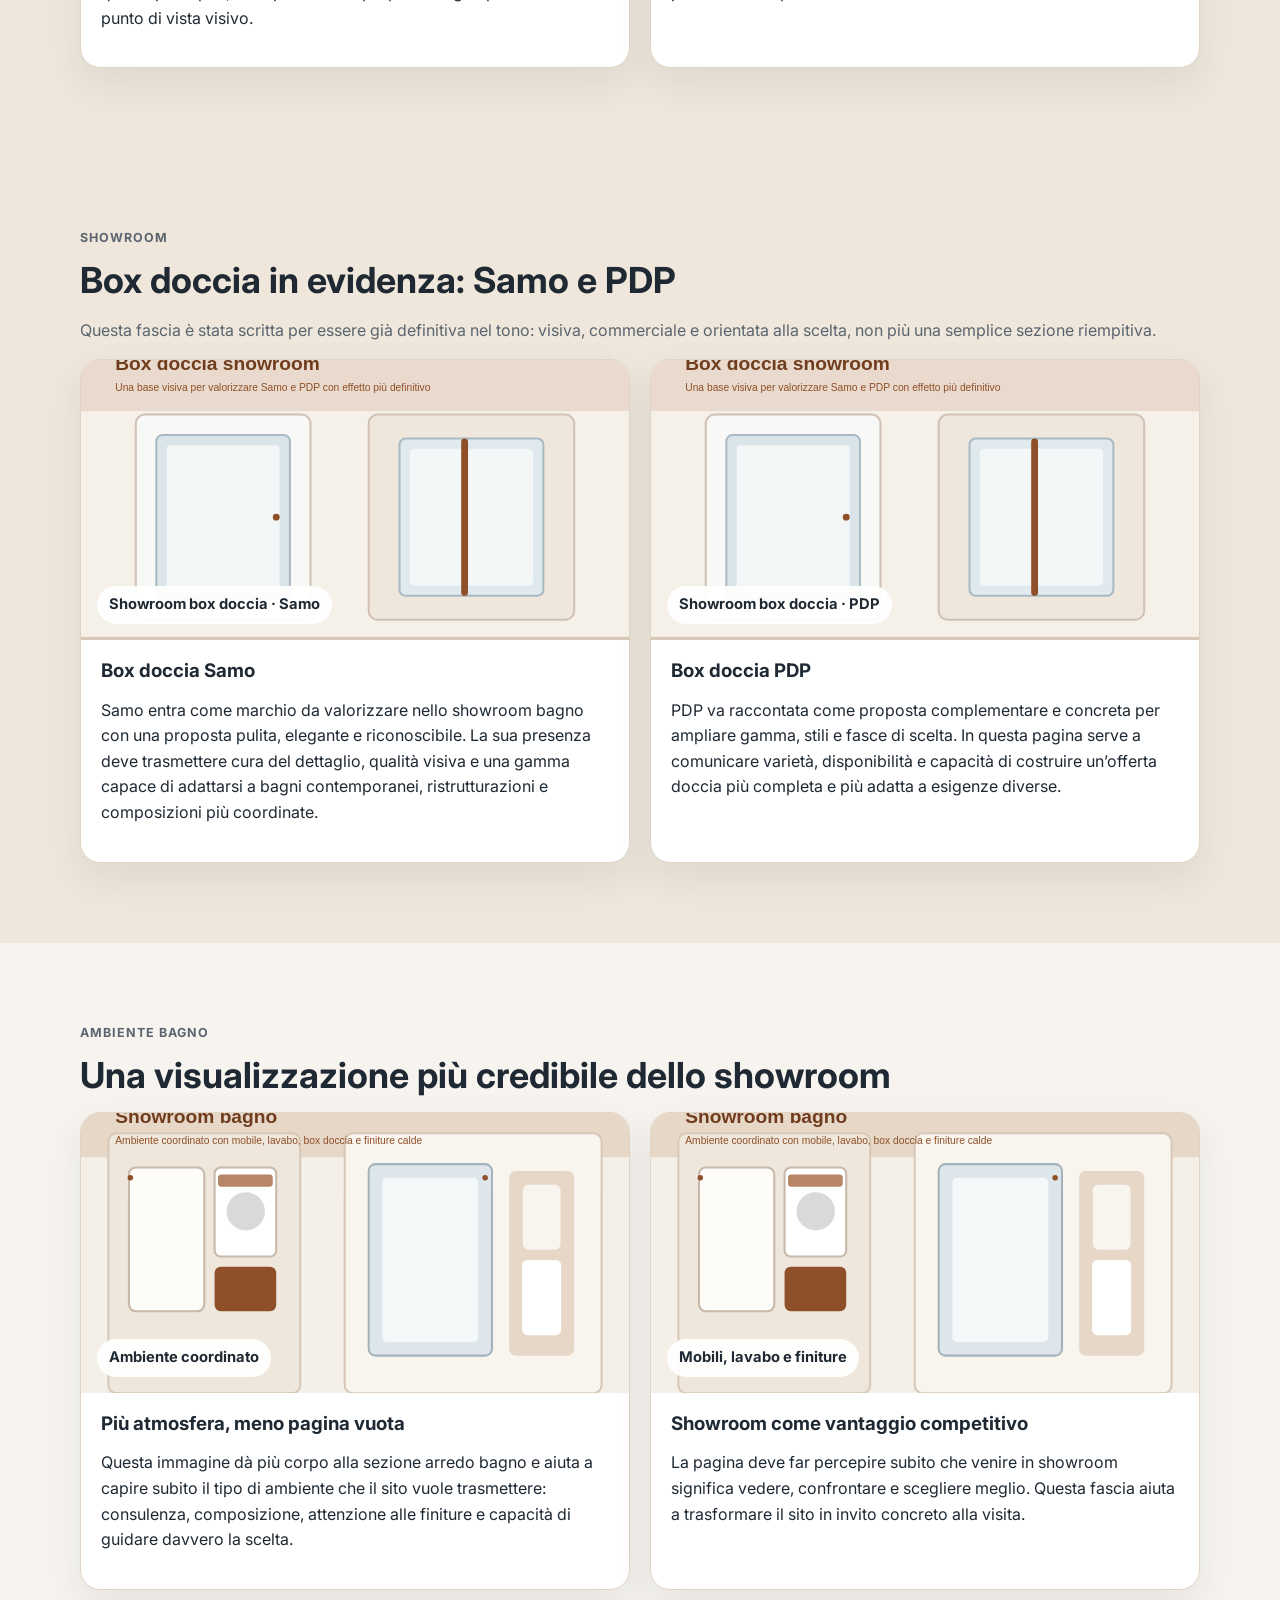
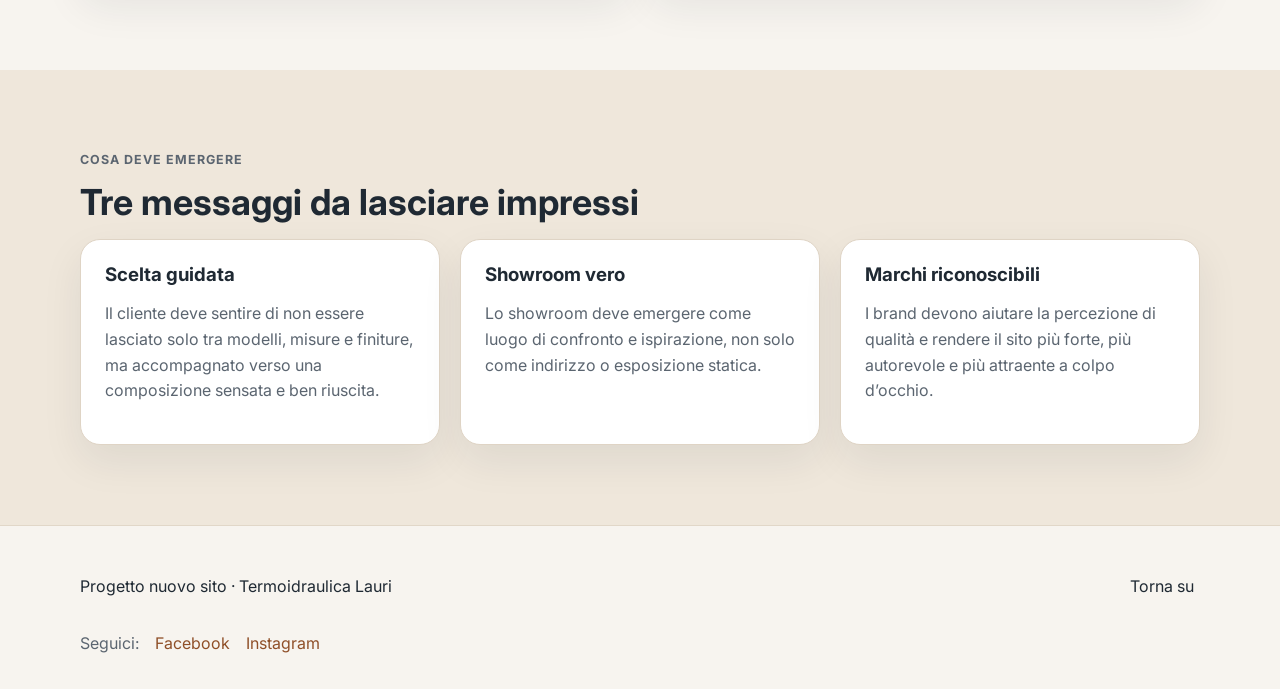
==== commit 28d113e9: "Complete arredo bagno page with logo sections and definitive copy" ====
--- a/arredo-bagno.html
+++ b/arredo-bagno.html
@@ -4,7 +4,7 @@
   <meta charset="UTF-8" />
   <meta name="viewport" content="width=device-width, initial-scale=1.0" />
   <title>Arredo bagno | Termoidraulica Lauri</title>
-  <meta name="description" content="Arredo bagno, sanitari, rubinetteria, box doccia, mobili e rivestimenti: una pagina dedicata a chi sta ristrutturando o rinnovando il bagno a Roma." />
+  <meta name="description" content="Arredo bagno, sanitari, rubinetteria, box doccia, mobili e rivestimenti: una pagina completa per chi ristruttura o rinnova il bagno a Roma." />
   <link rel="preconnect" href="https://fonts.googleapis.com">
   <link rel="preconnect" href="https://fonts.gstatic.com" crossorigin>
   <link href="https://fonts.googleapis.com/css2?family=Inter:wght@400;500;600;700;800&display=swap" rel="stylesheet">
@@ -30,25 +30,22 @@
     <section class="page-hero">
       <div class="container">
         <p class="eyebrow">Arredo bagno</p>
-        <h1>Una pagina pensata per chi vuole ristrutturare bene, non scegliere a caso.</h1>
-        <p class="hero-text">Qui il nuovo sito parla direttamente al cliente che deve rifare il bagno e ha bisogno di orientamento, stile, materiali e supporto nella decisione. Lo showroom deve emergere con più forza, anche attraverso ambientazioni, box doccia e soluzioni coordinate.</p>
+        <h1>Un bagno ben progettato nasce da materiali giusti, marchi forti e una scelta guidata bene.</h1>
+        <p class="hero-text">La pagina arredo bagno è costruita per parlare in modo diretto a chi sta ristrutturando: meno confusione, più ispirazione, più showroom e una presentazione più chiara di box doccia, mobili, finiture e soluzioni coordinate.</p>
       </div>
     </section>
 
     <section class="section">
       <div class="container two-column-layout">
         <div>
-          <h2>Il bagno come progetto, non come somma di pezzi</h2>
-          <p>Questa sezione mette insieme funzione estetica e consulenza: mobili bagno, sanitari, rubinetteria, box doccia, piatti doccia, finiture, pavimenti e rivestimenti vengono raccontati come parte di una scelta coordinata. L’obiettivo è far percepire Termoidraulica Lauri come un riferimento vero per la progettazione del bagno e non come semplice esposizione di prodotti.</p>
+          <h2>Il bagno come progetto completo</h2>
+          <p>Termoidraulica Lauri deve presentare questa sezione come un luogo di scelta guidata, non come una semplice raccolta di articoli. Mobili bagno, sanitari, rubinetteria, box doccia, piatti doccia, rivestimenti e finiture devono lavorare insieme per comunicare un’idea chiara: qui il cliente può costruire il proprio bagno con più sicurezza, più ordine e più supporto.</p>
+          <p>Lo showroom ha un ruolo centrale. È il punto in cui materiali, ambienti e soluzioni diventano visibili e confrontabili, e proprio per questo nel sito questa area deve risultare visivamente più forte, più completa e più calda.</p>
           <ul class="feature-list">
             <li>Supporto nella scelta di composizioni e materiali</li>
             <li>Valorizzazione dello showroom come luogo di confronto</li>
-            <li>Percorso chiaro verso appuntamento e preventivo</li>
+            <li>Percorso chiaro verso appuntamento e contatto</li>
           </ul>
-          <div class="brand-chip-row">
-            <span class="brand-chip">Samo</span>
-            <span class="brand-chip">PDP</span>
-          </div>
         </div>
         <aside class="hero-card">
           <div class="stat">
@@ -57,7 +54,7 @@
           </div>
           <div class="stat">
             <strong>Progettazione</strong>
-            <span>Da rendere più visibile come servizio distintivo</span>
+            <span>Da rendere visibile come servizio distintivo</span>
           </div>
           <div class="stat">
             <strong>Scelta guidata</strong>
@@ -70,9 +67,41 @@
     <section class="section section-alt">
       <div class="container">
         <div class="section-heading">
+          <p class="eyebrow">Marchi in evidenza</p>
+          <h2>I loghi devono dare forza anche allo showroom bagno</h2>
+          <p>Samo e PDP entrano come elementi visivi veri, non più come nomi anonimi. Questo rende la pagina più forte, più leggibile e più vicina al modo in cui il cliente riconosce davvero i marchi.</p>
+        </div>
+        <div class="visual-grid two-cols">
+          <article class="visual-tile">
+            <div class="visual-photo">
+              <img src="assets/logo-samo.svg" alt="Logo Samo" />
+              <strong>Box doccia</strong>
+            </div>
+            <div class="visual-content">
+              <h3>Samo</h3>
+              <p>Samo è il marchio da valorizzare nella fascia più elegante e riconoscibile dello showroom doccia. Serve a comunicare ordine, qualità percepita, linee pulite e una proposta bagno più forte dal punto di vista visivo.</p>
+            </div>
+          </article>
+          <article class="visual-tile">
+            <div class="visual-photo">
+              <img src="assets/logo-pdp.svg" alt="Logo PDP" />
+              <strong>Box doccia</strong>
+            </div>
+            <div class="visual-content">
+              <h3>PDP</h3>
+              <p>PDP completa l’offerta con una seconda presenza forte nella zona box doccia. Insieme a Samo aiuta a rendere la sezione più completa, più credibile e più commerciale.</p>
+            </div>
+          </article>
+        </div>
+      </div>
+    </section>
+
+    <section class="section section-alt">
+      <div class="container">
+        <div class="section-heading">
           <p class="eyebrow">Showroom</p>
           <h2>Box doccia in evidenza: Samo e PDP</h2>
-          <p>Ora questa parte è finalmente visibile con immagini generate dentro il progetto, così non resta più una sezione astratta ma una base concreta su cui fare correzioni.</p>
+          <p>Questa fascia è stata scritta per essere già definitiva nel tono: visiva, commerciale e orientata alla scelta, non più una semplice sezione riempitiva.</p>
         </div>
         <div class="visual-grid two-cols">
           <article class="visual-tile">
@@ -82,7 +111,7 @@
             </div>
             <div class="visual-content">
               <h3>Box doccia Samo</h3>
-              <p>Samo entra come marchio da valorizzare nello showroom bagno: linee pulite, soluzioni per nicchia, angolo e walk-in, con un posizionamento perfetto per chi cerca un risultato elegante ma concreto. In questa fascia possiamo mostrare le soluzioni più riuscite e i modelli che si abbinano meglio ai bagni che vuoi spingere.</p>
+              <p>Samo entra come marchio da valorizzare nello showroom bagno con una proposta pulita, elegante e riconoscibile. La sua presenza deve trasmettere cura del dettaglio, qualità visiva e una gamma capace di adattarsi a bagni contemporanei, ristrutturazioni e composizioni più coordinate.</p>
             </div>
           </article>
           <article class="visual-tile">
@@ -92,7 +121,7 @@
             </div>
             <div class="visual-content">
               <h3>Box doccia PDP</h3>
-              <p>PDP va inserita come seconda proposta forte nella zona box doccia dello showroom, utile per ampliare gamma, fasce di prezzo e soluzioni disponibili. La sezione può lavorare bene sia in ottica estetica sia commerciale, soprattutto se più avanti ci inseriamo foto ufficiali e linee prodotto da spingere.</p>
+              <p>PDP va raccontata come proposta complementare e concreta per ampliare gamma, stili e fasce di scelta. In questa pagina serve a comunicare varietà, disponibilità e capacità di costruire un’offerta doccia più completa e più adatta a esigenze diverse.</p>
             </div>
           </article>
         </div>
@@ -113,7 +142,7 @@
             </div>
             <div class="visual-content">
               <h3>Più atmosfera, meno pagina vuota</h3>
-              <p>Questa immagine dà più corpo alla sezione arredo bagno e aiuta a capire subito il tipo di ambiente che vuoi trasmettere: consulenza, estetica, composizione e scelta guidata.</p>
+              <p>Questa immagine dà più corpo alla sezione arredo bagno e aiuta a capire subito il tipo di ambiente che il sito vuole trasmettere: consulenza, composizione, attenzione alle finiture e capacità di guidare davvero la scelta.</p>
             </div>
           </article>
           <article class="visual-tile">
@@ -122,19 +151,33 @@
               <strong>Mobili, lavabo e finiture</strong>
             </div>
             <div class="visual-content">
-              <h3>Base visiva pronta da sostituire</h3>
-              <p>Questa è una base concreta che poi potremo sostituire con foto vere di showroom o immagini ufficiali dei marchi, ma intanto il sito comincia già a sembrare più pieno e più vicino a un lavoro definitivo.</p>
-            </div>
-          </article>
-        </div>
-      </div>
-    </section>
-
-    <section class="section">
-      <div class="container">
-        <div class="edit-box">
-          <strong>Blocco editabile</strong>
-          <p class="edit-note">Qui possiamo sostituire velocemente i testi con le linee Samo e PDP che vuoi mettere in prima fascia. Se mi dirai quali modelli o famiglie vanno spinti di più, questa parte la rendo ancora più precisa e commerciale.</p>
+              <h3>Showroom come vantaggio competitivo</h3>
+              <p>La pagina deve far percepire subito che venire in showroom significa vedere, confrontare e scegliere meglio. Questa fascia aiuta a trasformare il sito in invito concreto alla visita.</p>
+            </div>
+          </article>
+        </div>
+      </div>
+    </section>
+
+    <section class="section section-alt">
+      <div class="container">
+        <div class="section-heading">
+          <p class="eyebrow">Cosa deve emergere</p>
+          <h2>Tre messaggi da lasciare impressi</h2>
+        </div>
+        <div class="cards three-cols">
+          <article class="card">
+            <h3>Scelta guidata</h3>
+            <p>Il cliente deve sentire di non essere lasciato solo tra modelli, misure e finiture, ma accompagnato verso una composizione sensata e ben riuscita.</p>
+          </article>
+          <article class="card">
+            <h3>Showroom vero</h3>
+            <p>Lo showroom deve emergere come luogo di confronto e ispirazione, non solo come indirizzo o esposizione statica.</p>
+          </article>
+          <article class="card">
+            <h3>Marchi riconoscibili</h3>
+            <p>I brand devono aiutare la percezione di qualità e rendere il sito più forte, più autorevole e più attraente a colpo d’occhio.</p>
+          </article>
         </div>
       </div>
     </section>
--- a/styles.css
+++ b/styles.css
@@ -47,6 +47,10 @@
   background: rgba(247, 244, 239, 0.88);
   backdrop-filter: blur(10px);
   border-bottom: 1px solid rgba(223, 212, 197, 0.8);
+}
+
+.site-header .btn-outline {
+  display: none;
 }
 
 .header-inner,
